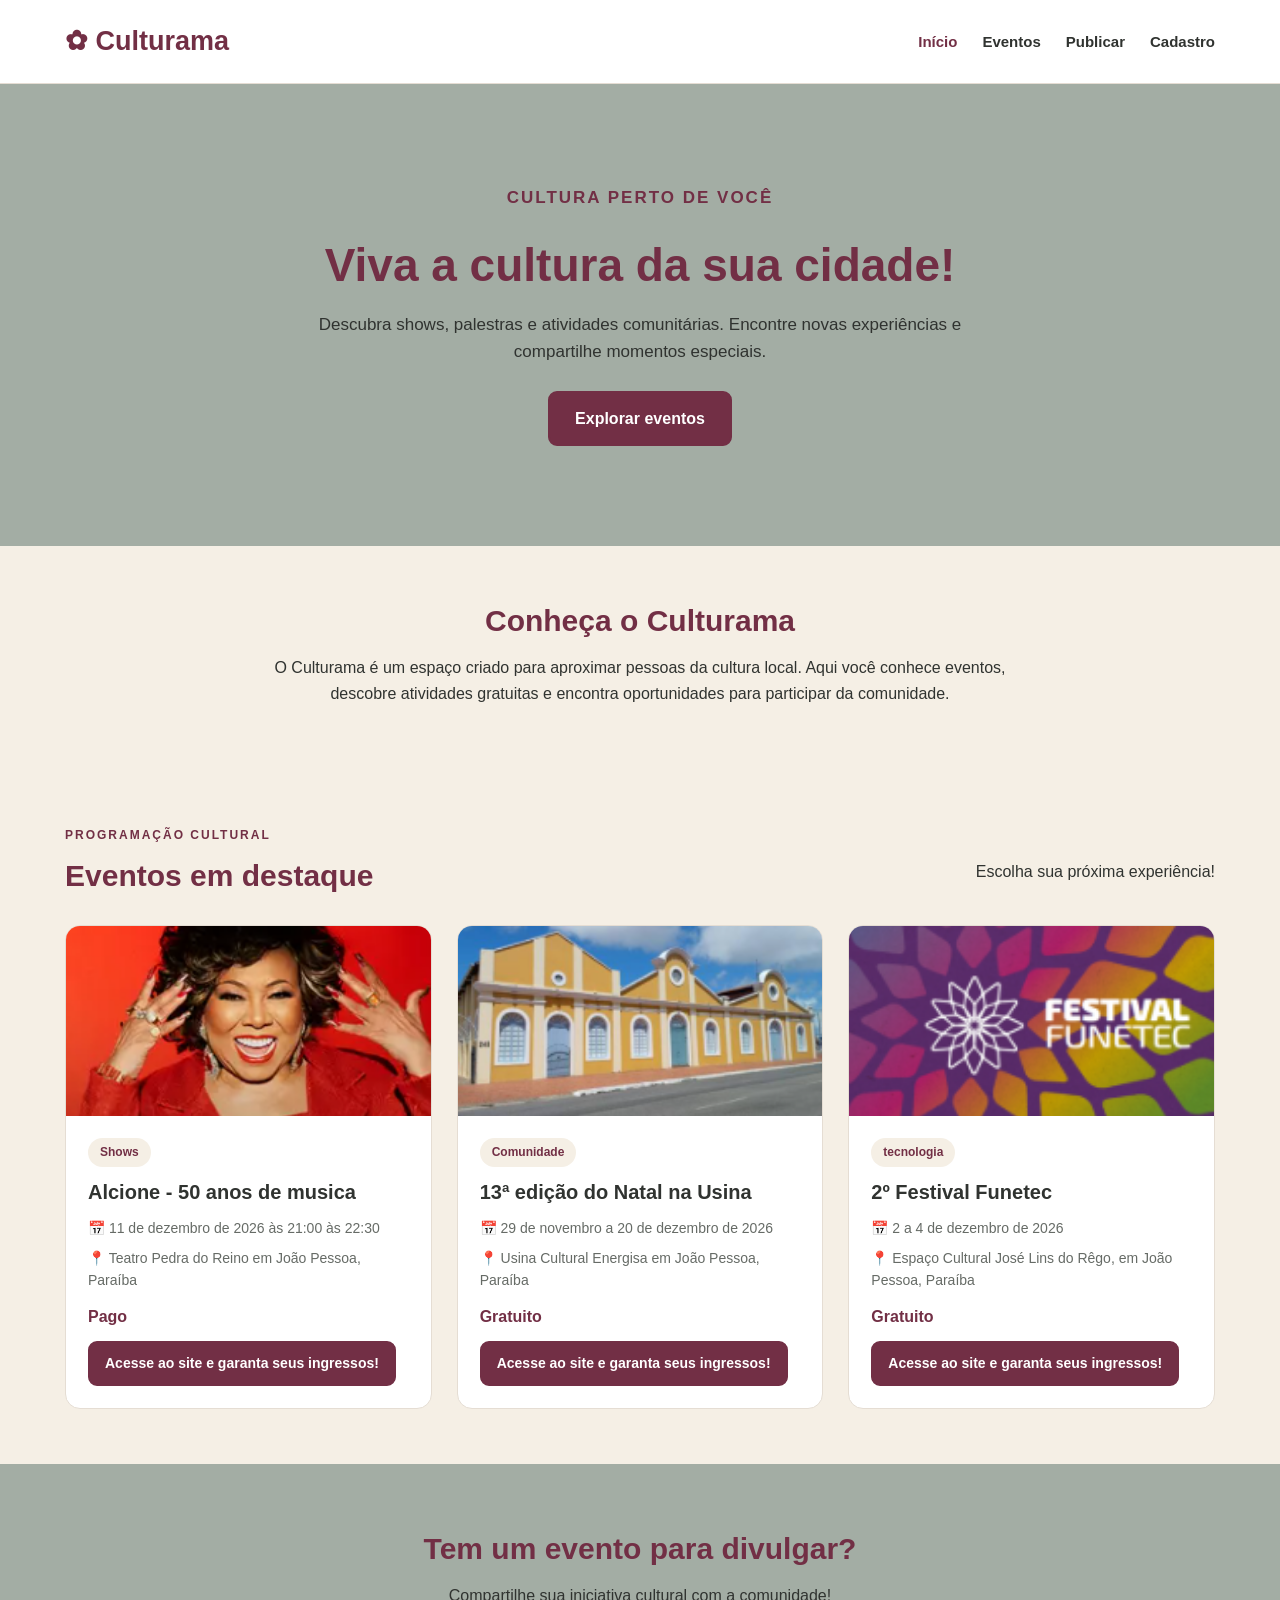
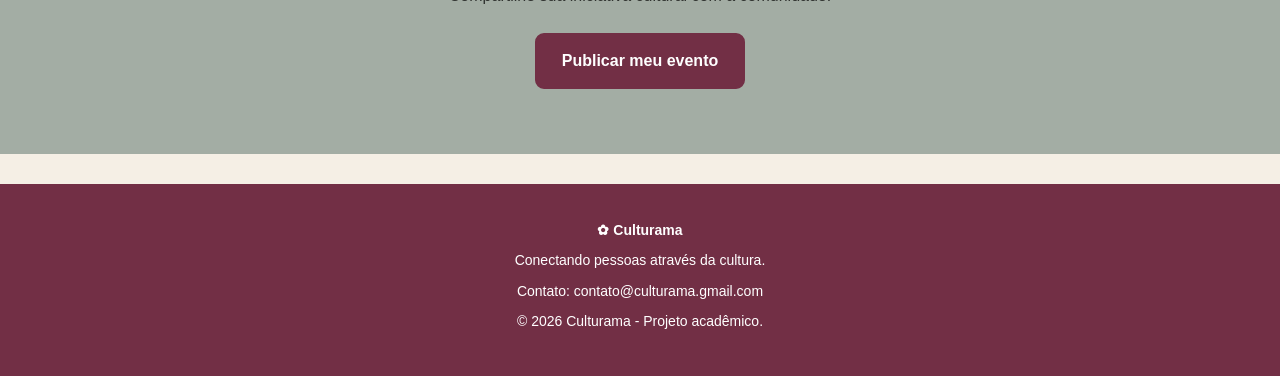
==== projeto/index.html @ d626af67 "Primeiro commit do Culturama" ====
<!DOCTYPE html>
<html lang="pt-BR">

<head>
    <meta charset="UTF-8">
    <meta name="viewport" content="width=device-width, initial-scale=1.0">
    <title>Culturama | Início</title>
    <link rel="stylesheet" href="../css/style.css">
</head>

<body>

    <!-- Cabeçalho e menu -->
    <header class="cabecalho">
        <div class="container barra">
            <a href="../projeto/index.html" class="logo">
                ✿ Culturama
            </a>

            <nav class="menu" aria-label="Menu principal">
                <a href="../projeto/index.html" class="ativo">Início</a>
                <a href="../projeto/eventos.html">Eventos</a>
                <a href="../projeto/publicar.html">Publicar</a>
                <a href="../projeto/cadastro.html">Cadastro</a>
            </nav>
        </div>
    </header>

    <main>

        <!-- Banner principal -->
        <section class="banner">
            <div class="container">
                <p class="etiqueta">CULTURA PERTO DE VOCÊ</p>
                <h1>Viva a cultura da sua cidade!</h1>
                <p>
                    Descubra shows, palestras e atividades
                    comunitárias. Encontre novas experiências
                    e compartilhe momentos especiais.
                </p>
                <a href="../projeto/eventos.html" class="botao">
                    Explorar eventos
                </a>
            </div>
        </section>

        <!-- Apresentação -->
        <section class="secao container">
            <div class="apresentacao">
                <h2>Conheça o Culturama</h2>
                <p>
                    O Culturama é um espaço criado para aproximar
                    pessoas da cultura local. Aqui você conhece
                    eventos, descobre atividades gratuitas e
                    encontra oportunidades para participar
                    da comunidade.
                </p>
            </div>
        </section>

        <!-- Eventos em destaque -->
        <section class="secao container">
            <div class="titulo-secao">
                <div>
                    <p class="etiqueta">PROGRAMAÇÃO CULTURAL</p>
                    <h2>Eventos em destaque</h2>
                </div>
                <p>Escolha sua próxima experiência!</p>
            </div>

            <div class="grade-eventos">

                <article class="card">
                    <img src="../imagens_programacao/alcione.png" alt="Cantora Alcione">

                    <div class="card-conteudo">
                        <span class="categoria">Shows</span>
                        <h3>Alcione - 50 anos de musica</h3>
                        <p>📅 11 de dezembro de 2026 às 21:00 às 22:30</p>
                        <p>📍 Teatro Pedra do Reino em João Pessoa, Paraíba</p>
                        <p class="preco">Pago</p>
                        <a href="https://meaple.com.br/ls-entretenimento/alcione-em-joao-pessoa"
                            class="botao botao-pequeno">
                            Acesse ao site e garanta seus ingressos!
                        </a>
                    </div>
                </article>

                <article class="card">
                    <img src="../imagens_programacao/usina_energisa.png" alt="local da Usina Energisa">

                    <div class="card-conteudo">
                        <span class="categoria">Comunidade</span>
                        <h3>13ª edição do Natal na Usina</h3>
                        <p>📅 29 de novembro a 20 de dezembro de 2026</p>
                        <p>📍 Usina Cultural Energisa em João Pessoa, Paraíba</p>
                        <p class="preco">Gratuito</p>
                        <a href="https://www.natalnausina.com.br/" class="botao botao-pequeno">
                            Acesse ao site e garanta seus ingressos!
                        </a>
                    </div>
                </article>

                <article class="card">
                    <img src="../imagens_programacao/festival_funetec.png" alt="logo do festival">

                    <div class="card-conteudo">
                        <span class="categoria">tecnologia</span>
                        <h3>2º Festival Funetec</h3>
                        <p>📅 2 a 4 de dezembro de 2026</p>
                        <p>📍 Espaço Cultural José Lins do Rêgo, em João Pessoa, Paraíba</p>
                        <p class="preco">Gratuito</p>
                        <a href="https://www.festivalfunetec.com.br/" class="botao botao-pequeno">
                            Acesse ao site e garanta seus ingressos!
                        </a>
                    </div>
                </article>

            </div>
        </section>

        <!-- Convite para publicar -->
        <section class="convite">
            <div class="container centralizar">
                <h2>Tem um evento para divulgar?</h2>
                <p>
                    Compartilhe sua iniciativa cultural
                    com a comunidade!
                </p>
                <a href="../projeto/publicar.html" class="botao">
                    Publicar meu evento
                </a>
            </div>
        </section>

    </main>
    <!-- Rodapé -->
    <footer class="rodape">
        <div class="container">
            <p><strong>✿ Culturama</strong></p>
            <p>Conectando pessoas através da cultura.</p>
            <p>Contato: contato@culturama.gmail.com</p>
            <p>© 2026 Culturama - Projeto acadêmico.</p>
        </div>
    </footer>

</body>

</html>
---- css/style.css ----
/* ==================================
   CULTURAMA - ESTILOS GERAIS
   ================================== */

/* Paleta de cores */
:root {
    --salvia: #A3ADA4;
    --bege: #F5EFE5;
    --borgonha: #722F45;
    --borgonha-escuro: #542235;
    --branco: #FFFFFF;
    --texto: #303330;
    --texto-claro: #666B66;
    --borda: #E5DDD3;
}

/* Configurações iniciais */
* {
    margin: 0;
    padding: 0;
    box-sizing: border-box; /* ele faz com que o padding (espaçamento interno) e a borda sejam incluídos na largura e altura definidas.*/
}

body {
    font-family: Arial, Helvetica, sans-serif;
    background-color: var(--bege);
    color: var(--texto);
    line-height: 1.6;
}

a {
    text-decoration: none;
    color: var(--borgonha);
}

img {
    max-width: 100%;
    display: block;
}

button,
input,
select,
textarea {
    font: inherit;
}

h1,
h2,
h3 {
    line-height: 1.3;
}

h1,
h2 {
    color: var(--borgonha);
}

p {
    margin-bottom: 10px;
}

/* Limita a largura do conteúdo */
.container {
    width: 90%;
    max-width: 1150px;
    margin: 0 auto;
}

.secao {
    padding-top: 55px;
    padding-bottom: 55px;
}

.centralizar {
    text-align: center;
}

.etiqueta {
    color: var(--borgonha);
    font-size: 12px;
    font-weight: bold;
    letter-spacing: 2px;
    text-transform: uppercase;
}

/* ==================================
   CABEÇALHO
   ================================== */

.cabecalho {
    background-color: var(--branco);
    border-bottom: 1px solid var(--borda);
}

.barra {
    display: flex;
    justify-content: space-between;
    align-items: center;
    gap: 20px;
    padding-top: 20px;
    padding-bottom: 20px;
}

.logo {
    font-size: 27px;
    font-weight: bold;
    color: var(--borgonha);
}

.menu {
    display: flex;
    flex-wrap: wrap;
    gap: 25px;
}

.menu a {
    color: var(--texto);
    font-weight: bold;
    font-size: 15px;
    transition: color 0.2s;
}

.menu a:hover,
.menu a.ativo {
    color: var(--borgonha);
}

/* ==================================
   BOTÕES
   ================================== */

.botao {
    display: inline-block;
    padding: 13px 25px;
    background-color: var(--borgonha);
    color: var(--branco);
    border: 2px solid var(--borgonha);
    border-radius: 9px;
    font-weight: bold;
    text-align: center;
    cursor: pointer;
    transition: background-color 0.2s;
}

.botao:hover {
    background-color: var(--borgonha-escuro);
    border-color: var(--borgonha-escuro);
}

.botao-pequeno {
    padding: 9px 15px;
    font-size: 14px;
}

.botao-secundario {
    display: inline-block;
    padding: 9px 15px;
    border: 2px solid var(--borgonha);
    border-radius: 9px;
    background-color: transparent;
    color: var(--borgonha);
    font-weight: bold;
    font-size: 14px;
    text-align: center;
    cursor: pointer;
}

.botao-secundario:hover {
    background-color: var(--bege);
}

.botao-largo {
    width: 100%;
}

/* Botões que dependem de um sistema futuro */
button:disabled {
    opacity: 0.55;
    cursor: not-allowed;
}

button:disabled:hover {
    background-color: var(--borgonha);
    border-color: var(--borgonha);
}

.botao-secundario:disabled:hover {
    background-color: transparent;
}

/* ==================================
   PÁGINA INICIAL
   ================================== */

.banner {
    background-color: var(--salvia);
    padding: 100px 20px;
    text-align: center;  /*controlar o alinhamento horizontal do conteúdo inline */
}

.banner h1 {
    font-size: 46px; /*é a propriedade usada para definir o tamanho do texto*/
    max-width: 700px;
    margin: 15px auto;
}

.banner p {
    max-width: 650px;
    margin: 0 auto 25px;
    font-size: 17px;
}

.apresentacao {
    max-width: 750px;
    margin: 0 auto;
    text-align: center;
}

.apresentacao h2 {
    font-size: 30px;
    margin-bottom: 15px;
}

.titulo-secao {
    display: flex;
    justify-content: space-between;
    align-items: end;
    gap: 20px;
    margin-bottom: 30px;
}

.titulo-secao h2 {
    font-size: 30px;
}

/* ==================================
   CARDS DOS EVENTOS
   ================================== */

.grade-eventos {
    display: grid;
    grid-template-columns: repeat(3, 1fr);
    gap: 25px;
}

.card {
    background-color: var(--branco);
    border: 1px solid var(--borda);
    border-radius: 15px;
    overflow: hidden;
    transition: transform 0.2s;
}

.card:hover {
    transform: translateY(-4px);
}

.card img {
    width: 100%;
    height: 190px;
    object-fit: cover;
}

.card-conteudo {
    padding: 22px;
}

.card h3 {
    font-size: 20px;
    margin: 12px 0;
    color: var(--texto);
}

.card p {
    font-size: 14px;
    color: var(--texto-claro);
    margin-bottom: 8px;
}

.categoria {
    display: inline-block;
    background-color: var(--bege);
    color: var(--borgonha);
    padding: 5px 12px;
    border-radius: 20px;
    font-size: 12px;
    font-weight: bold;
}

.card .preco,
.preco {
    color: var(--borgonha);
    font-weight: bold;
    font-size: 16px;
    margin: 12px 0;
}

.acoes-card {
    display: flex;
    flex-wrap: wrap;
    gap: 10px;
    margin-top: 15px;
}

/* Convite da página inicial */
.convite {
    background-color: var(--salvia);
    padding: 65px 20px;
}

.convite h2 {
    font-size: 30px;
    margin-bottom: 15px;
}

.convite p {
    margin-bottom: 25px;
}

/* ==================================
   PÁGINA DE EVENTOS
   ================================== */

.titulo-pagina {
    text-align: center;
    margin-bottom: 40px;
}

.titulo-pagina h1 {
    font-size: 38px;
    margin: 12px 0;
}

.titulo-pagina p {
    color: var(--texto-claro);
}

/* Área principal + calendário lateral */
.layout-eventos {
    display: grid;
    grid-template-columns: minmax(0, 1fr) 280px;
    gap: 25px;
    align-items: start;
}

.conteudo-eventos {
    min-width: 0;
}

.painel {
    background-color: var(--branco);
    border: 1px solid var(--borda);
    border-radius: 15px;
    padding: 22px;
}

.painel h2 {
    font-size: 22px;
    margin-bottom: 20px;
}

.filtros {
    display: grid;
    grid-template-columns: repeat(3, minmax(0, 1fr));
    gap: 15px;
}

.grupo-eventos {
    margin-top: 40px;
}

.grupo-eventos h2 {
    margin-bottom: 20px;
}

/* Duas colunas de cards na página de eventos */
.conteudo-eventos .grade-eventos {
    grid-template-columns: repeat(2, minmax(0, 1fr));
}

/* ==================================
   CALENDÁRIO
   ================================== */

.lateral {
    display: flex;
    flex-direction: column;
    gap: 20px;
}

.calendario h2 {
    font-size: 20px;
    text-align: center;
    margin-bottom: 5px;
}

.calendario p {
    text-align: center;
    font-size: 13px;
    color: var(--texto-claro);
}

.dias-semana,
.dias {
    display: grid;
    grid-template-columns: repeat(7, minmax(0, 1fr));
    gap: 4px;
    text-align: center;
}

.dias-semana {
    margin-top: 20px;
    margin-bottom: 10px;
    font-weight: bold;
    font-size: 12px;
}

.dias span {
    padding: 7px 0;
    border-radius: 6px;
    font-size: 12px;
}

.dia-evento {
    background-color: var(--borgonha);
    color: var(--branco);
    font-weight: bold;
}

.calendario .legenda {
    color: var(--borgonha);
    margin-top: 20px;
    font-size: 12px;
}

.painel-lateral {
    text-align: center;
}

.painel-lateral h3 {
    color: var(--borgonha);
    margin-bottom: 10px;
}

.painel-lateral p {
    margin-bottom: 20px;
}

/* ==================================
   FORMULÁRIOS
   ================================== */

.formulario-caixa {
    background-color: var(--branco);
    max-width: 750px;
    margin: 0 auto;
    padding: 35px;
    border-radius: 15px;
    border: 1px solid var(--borda);
}

.formulario-menor {
    max-width: 550px;
}

.formulario-caixa h2 {
    margin-bottom: 20px;
}

.campo {
    margin-bottom: 20px;
}

.campo label,
.campo legend {
    display: block;
    font-weight: bold;
    margin-bottom: 8px;
    color: var(--texto);
}

.campo input:not([type="radio"]),
.campo select,
.campo textarea {
    width: 100%;
    padding: 12px;
    border: 1px solid var(--borda);
    border-radius: 8px;
    background-color: var(--branco);
    color: var(--texto);
}

.campo input:focus,
.campo select:focus,
.campo textarea:focus {
    outline: 2px solid var(--salvia);
    border-color: var(--borgonha);
}

.campo textarea {
    resize: vertical;
}

.campo small {
    display: block;
    color: var(--texto-claro);
    margin-top: 6px;
}

.duas-colunas {
    display: grid;
    grid-template-columns: repeat(2, minmax(0, 1fr));
    gap: 20px;
}

fieldset.campo {
    border: 1px solid var(--borda);
    border-radius: 8px;
    padding: 15px;
}

fieldset.campo legend {
    padding: 0 5px;
}

.opcoes {
    display: flex;
    gap: 25px;
    flex-wrap: wrap;
}

.opcoes label {
    display: flex;
    align-items: center;
    gap: 8px;
    font-weight: normal;
    margin-bottom: 0;
}

.aviso {
    font-size: 13px;
    color: var(--texto-claro);
    margin-top: 15px;
    margin-bottom: 20px;
}

.mensagem-formulario {
    text-align: center;
    margin-top: 25px;
}

.mensagem-formulario a {
    font-weight: bold;
}

.mensagem-formulario a:hover {
    text-decoration: underline;
}

/* ==================================
   RODAPÉ
   ================================== */

.rodape {
    background-color: var(--borgonha);
    color: var(--branco);
    text-align: center;
    padding: 35px 20px;
    margin-top: 30px;
}

.rodape p {
    margin-bottom: 8px;
    font-size: 14px;
}
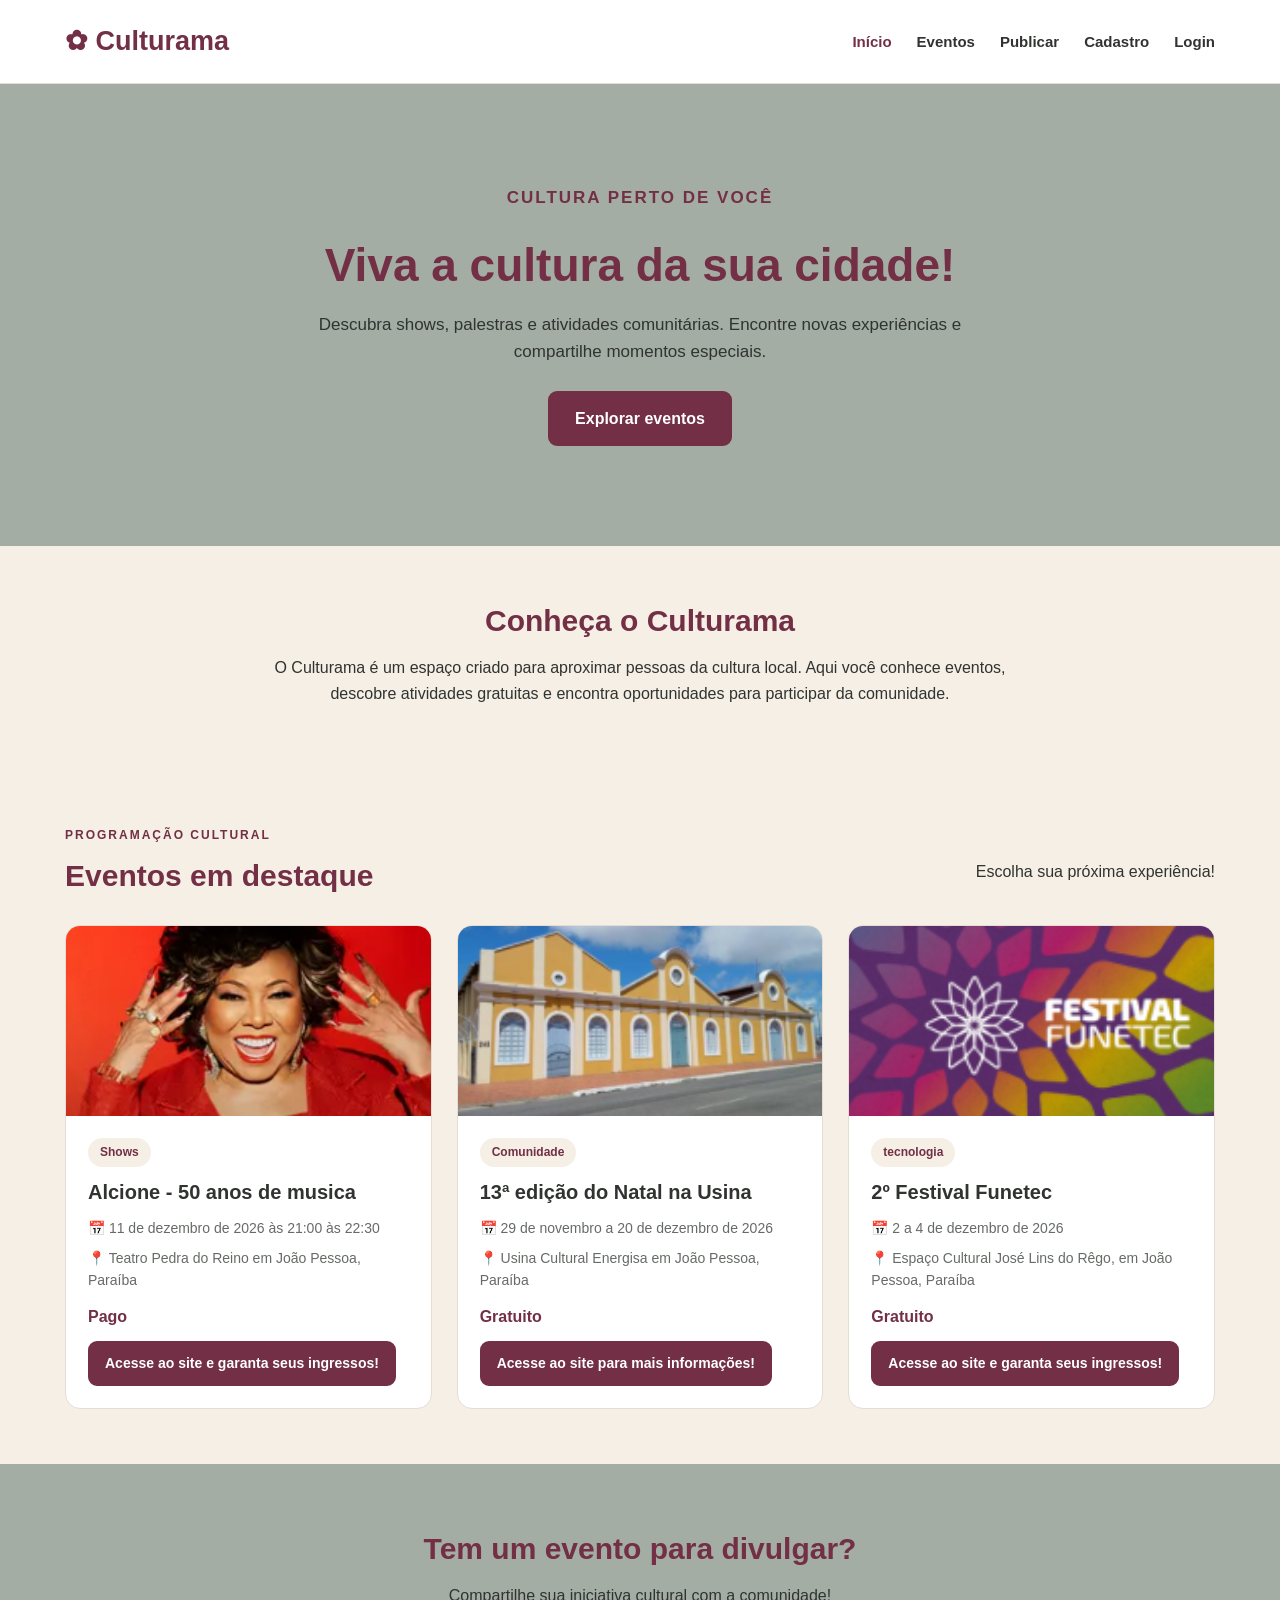
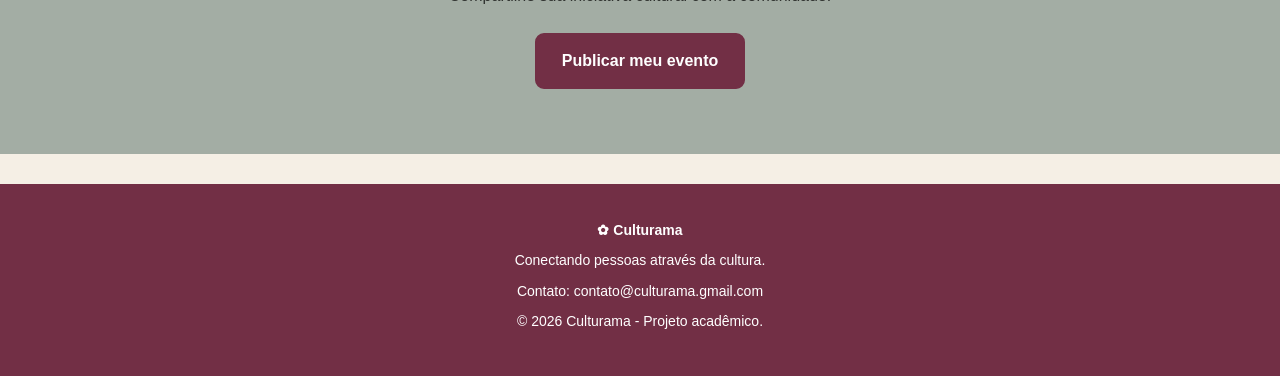
==== commit 01a4fe9d: "Adicionado pagina de login e alteracoes na pagina de eventos" ====
--- a/projeto/index.html
+++ b/projeto/index.html
@@ -22,6 +22,7 @@
                 <a href="../projeto/eventos.html">Eventos</a>
                 <a href="../projeto/publicar.html">Publicar</a>
                 <a href="../projeto/cadastro.html">Cadastro</a>
+                <a href="../projeto/login.html">Login</a>
             </nav>
         </div>
     </header>
@@ -96,8 +97,7 @@
                         <p>📍 Usina Cultural Energisa em João Pessoa, Paraíba</p>
                         <p class="preco">Gratuito</p>
                         <a href="https://www.natalnausina.com.br/" class="botao botao-pequeno">
-                            Acesse ao site e garanta seus ingressos!
-                        </a>
+                            Acesse ao site para mais informações! </a>
                     </div>
                 </article>
 
--- a/css/style.css
+++ b/css/style.css
@@ -154,40 +154,9 @@
     font-size: 14px;
 }
 
-.botao-secundario {
-    display: inline-block;
-    padding: 9px 15px;
-    border: 2px solid var(--borgonha);
-    border-radius: 9px;
-    background-color: transparent;
-    color: var(--borgonha);
-    font-weight: bold;
-    font-size: 14px;
-    text-align: center;
-    cursor: pointer;
-}
-
-.botao-secundario:hover {
-    background-color: var(--bege);
-}
 
 .botao-largo {
     width: 100%;
-}
-
-/* Botões que dependem de um sistema futuro */
-button:disabled {
-    opacity: 0.55;
-    cursor: not-allowed;
-}
-
-button:disabled:hover {
-    background-color: var(--borgonha);
-    border-color: var(--borgonha);
-}
-
-.botao-secundario:disabled:hover {
-    background-color: transparent;
 }
 
 /* ==================================
@@ -378,74 +347,6 @@
 /* Duas colunas de cards na página de eventos */
 .conteudo-eventos .grade-eventos {
     grid-template-columns: repeat(2, minmax(0, 1fr));
-}
-
-/* ==================================
-   CALENDÁRIO
-   ================================== */
-
-.lateral {
-    display: flex;
-    flex-direction: column;
-    gap: 20px;
-}
-
-.calendario h2 {
-    font-size: 20px;
-    text-align: center;
-    margin-bottom: 5px;
-}
-
-.calendario p {
-    text-align: center;
-    font-size: 13px;
-    color: var(--texto-claro);
-}
-
-.dias-semana,
-.dias {
-    display: grid;
-    grid-template-columns: repeat(7, minmax(0, 1fr));
-    gap: 4px;
-    text-align: center;
-}
-
-.dias-semana {
-    margin-top: 20px;
-    margin-bottom: 10px;
-    font-weight: bold;
-    font-size: 12px;
-}
-
-.dias span {
-    padding: 7px 0;
-    border-radius: 6px;
-    font-size: 12px;
-}
-
-.dia-evento {
-    background-color: var(--borgonha);
-    color: var(--branco);
-    font-weight: bold;
-}
-
-.calendario .legenda {
-    color: var(--borgonha);
-    margin-top: 20px;
-    font-size: 12px;
-}
-
-.painel-lateral {
-    text-align: center;
-}
-
-.painel-lateral h3 {
-    color: var(--borgonha);
-    margin-bottom: 10px;
-}
-
-.painel-lateral p {
-    margin-bottom: 20px;
 }
 
 /* ==================================
@@ -539,12 +440,6 @@
     margin-bottom: 0;
 }
 
-.aviso {
-    font-size: 13px;
-    color: var(--texto-claro);
-    margin-top: 15px;
-    margin-bottom: 20px;
-}
 
 .mensagem-formulario {
     text-align: center;
@@ -574,4 +469,30 @@
 .rodape p {
     margin-bottom: 8px;
     font-size: 14px;
-}       +}       
+
+/* Linha com "Lembrar de mim" e "Esqueci minha senha" */
+.linha-login {
+display: flex;
+justify-content: space-between;
+align-items: center;
+gap: 10px;
+flex-wrap: wrap;
+margin-bottom: 20px;
+font-size: 14px;
+}
+
+.linha-login label {
+display: flex;
+align-items: center;
+gap: 8px;
+color: var(--texto);
+}
+
+.linha-login a {
+font-weight: bold;
+}
+
+.linha-login a:hover {
+text-decoration: underline;
+}
